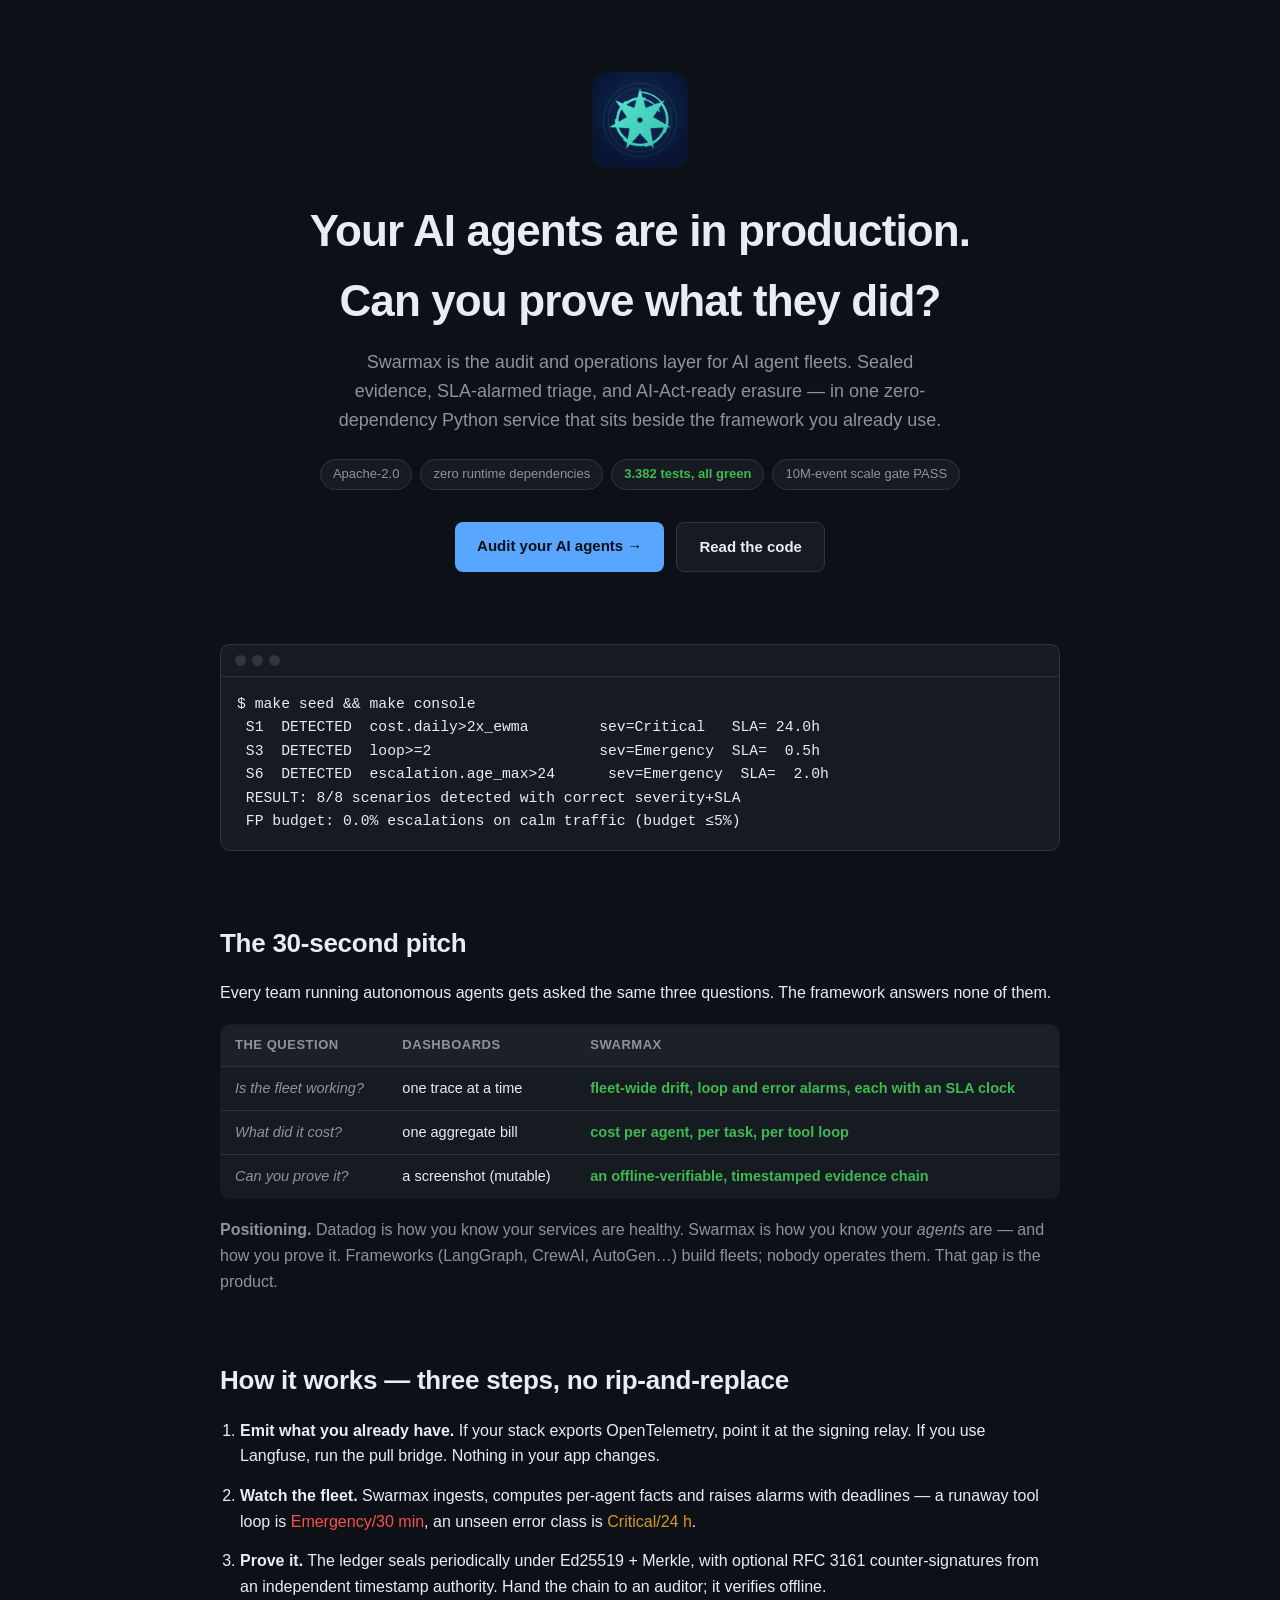
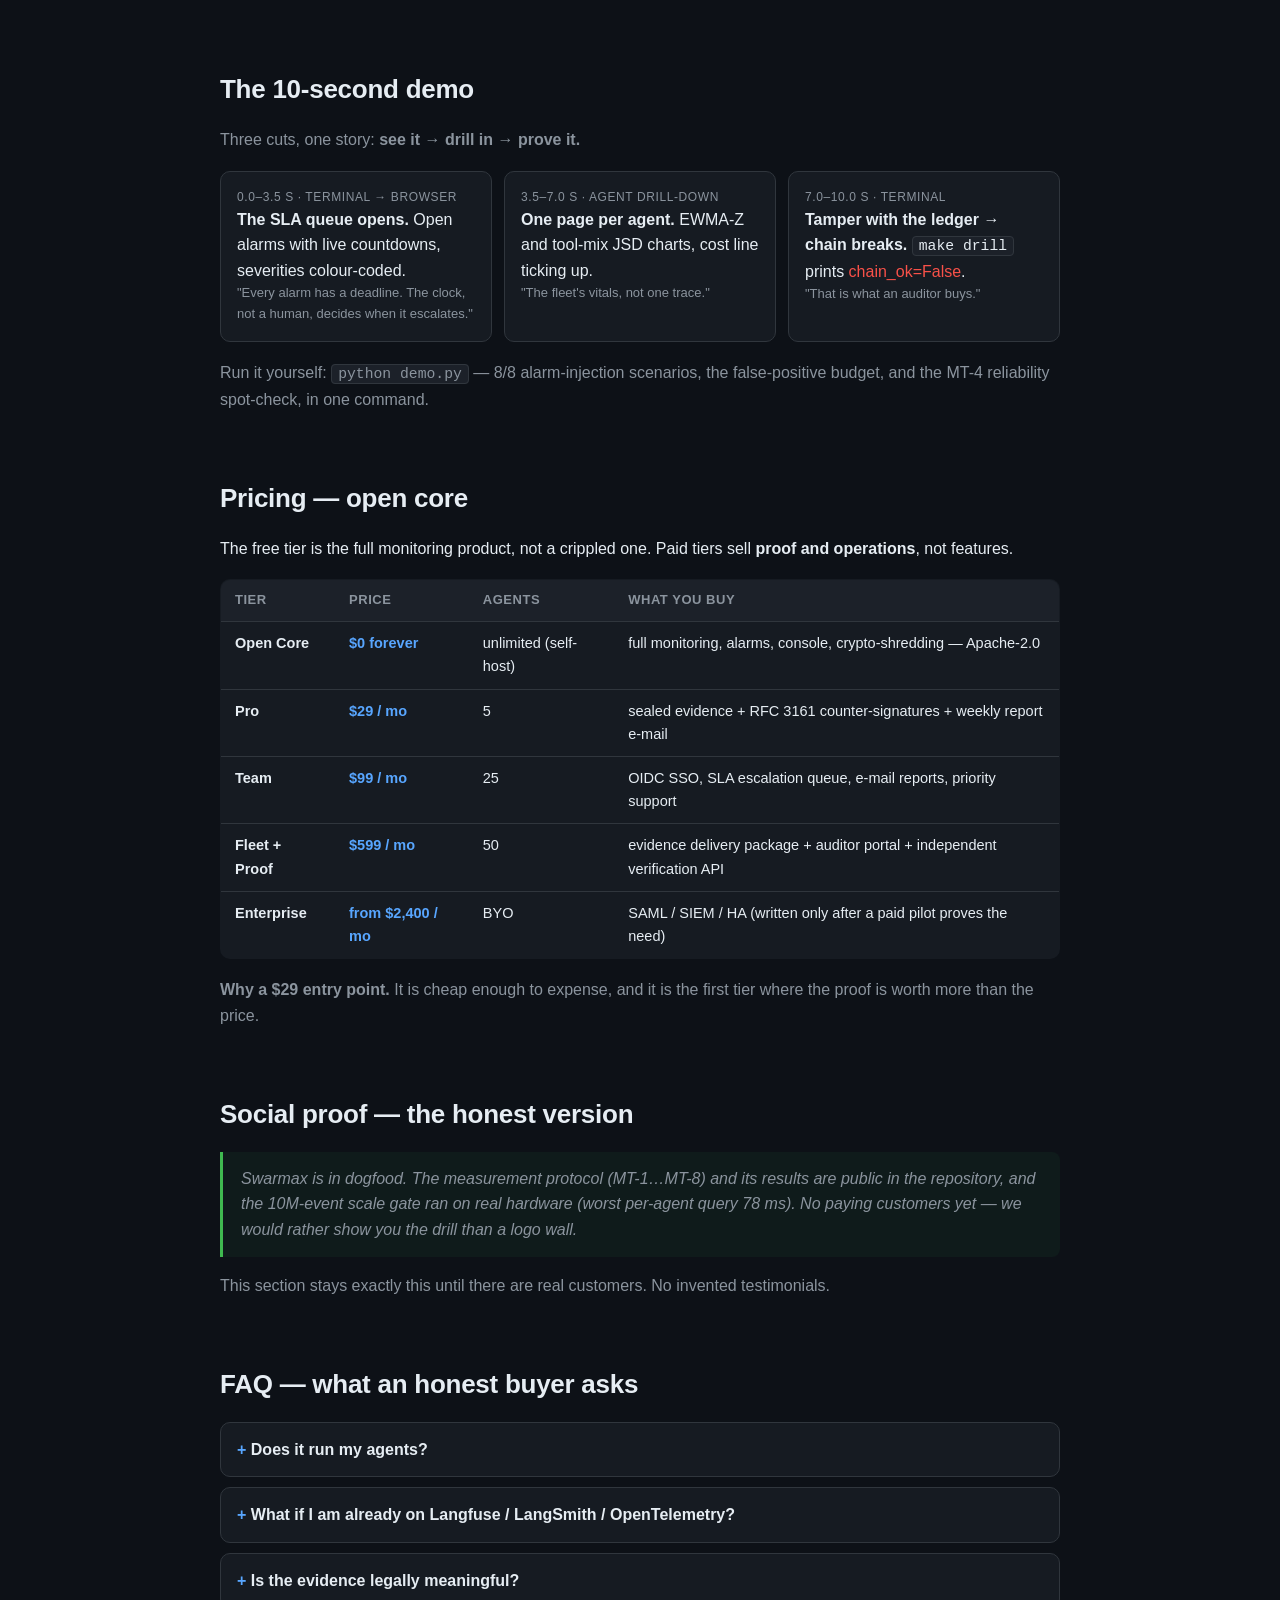
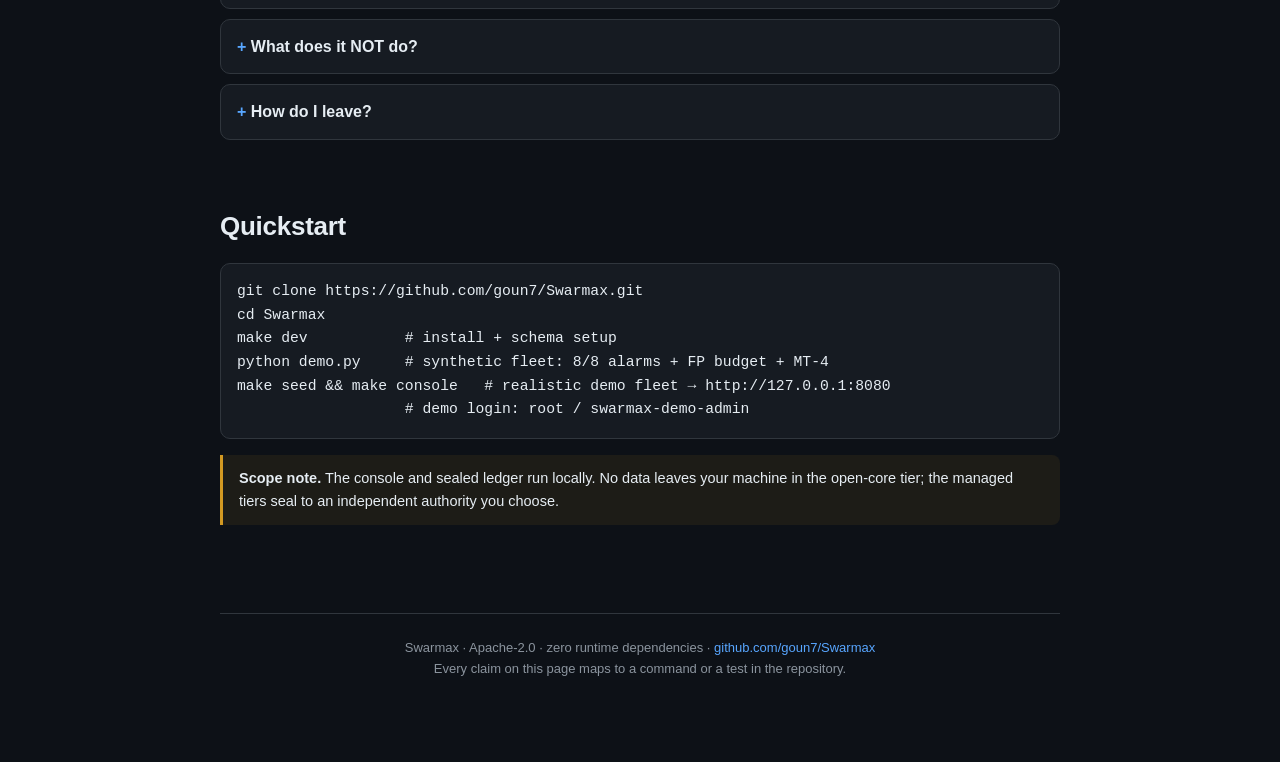
==== docs/landing.html @ eeda5302 "docs(landing): dağıtılabilir landing.html + stale 171->3.382 test rozeti düzeltmesi docs/landing.md " ====
<!DOCTYPE html>
<html lang="en">
<head>
<meta charset="utf-8">
<meta name="viewport" content="width=device-width, initial-scale=1">
<title>Swarmax — Prove what your AI agents did</title>
<meta name="description" content="The audit and operations layer for AI agent fleets. Sealed evidence, SLA-alarmed triage, AI-Act-ready erasure — one zero-dependency Python service.">
<style>
:root{
  --bg:#0d1117; --panel:#161b22; --line:#30363d; --text:#e6edf3; --muted:#8b949e;
  --accent:#58a6ff; --green:#3fb950; --red:#f85149; --amber:#d29922;
}
*{box-sizing:border-box;margin:0;padding:0}
html{scroll-behavior:smooth}
body{background:var(--bg);color:var(--text);font-family:-apple-system,BlinkMacSystemFont,"Segoe UI",Helvetica,Arial,sans-serif;line-height:1.6;max-width:880px;margin:0 auto;padding:0 20px 80px}
a{color:var(--accent);text-decoration:none}
a:hover{text-decoration:underline}
header{text-align:center;padding:72px 0 40px}
header img.logo{width:96px;height:96px;border-radius:16px}
header h1{font-size:clamp(28px,5vw,44px);margin:20px 0 12px;letter-spacing:-0.02em}
header .sub{color:var(--muted);font-size:18px;max-width:620px;margin:0 auto}
.badges{display:flex;gap:8px;justify-content:center;flex-wrap:wrap;margin-top:24px}
.badge{border:1px solid var(--line);background:var(--panel);border-radius:999px;padding:4px 12px;font-size:13px;color:var(--muted)}
.badge b{color:var(--green);font-weight:600}
nav.cta{display:flex;gap:12px;justify-content:center;flex-wrap:wrap;margin:32px 0 8px}
.btn{display:inline-block;padding:12px 22px;border-radius:8px;font-weight:600;font-size:15px}
.btn.primary{background:var(--accent);color:#0d1117}
.btn.primary:hover{text-decoration:none;background:#79b8ff}
.btn.ghost{border:1px solid var(--line);color:var(--text);background:var(--panel)}
.btn.ghost:hover{text-decoration:none;border-color:var(--accent)}
section{padding:48px 0 8px}
h2{font-size:26px;letter-spacing:-0.01em;margin-bottom:16px;border-top:1px solid var(--line);padding-top:48px}
h2:first-of-type{border-top:none;padding-top:0}
p{margin:10px 0;color:var(--text)}
.muted{color:var(--muted)}
table{width:100%;border-collapse:collapse;background:var(--panel);border:1px solid var(--line);border-radius:10px;overflow:hidden;margin:18px 0;font-size:14.5px}
th,td{padding:10px 14px;text-align:left;border-bottom:1px solid var(--line);vertical-align:top}
th{background:#1c2129;color:var(--muted);font-size:13px;text-transform:uppercase;letter-spacing:0.04em}
tr:last-child td{border-bottom:none}
td.q{color:var(--muted);font-style:italic}
.yes{color:var(--green);font-weight:600}
.no{color:var(--red)}
code,.mono{font-family:ui-monospace,SFMono-Regular,Menlo,Consolas,monospace;font-size:0.92em;background:#1c2129;padding:1px 6px;border-radius:4px;border:1px solid var(--line)}
pre{background:var(--panel);border:1px solid var(--line);border-radius:10px;padding:16px;overflow-x:auto;margin:16px 0}
pre code{background:none;border:none;padding:0}
ol.steps{margin:16px 0 0 20px}
ol.steps li{margin:14px 0}
.tier-price{font-weight:700;color:var(--accent)}
.note{border-left:3px solid var(--amber);background:rgba(210,153,34,0.08);padding:12px 16px;border-radius:0 8px 8px 0;margin:16px 0;font-size:14.5px}
blockquote.honest{border-left:3px solid var(--green);background:rgba(63,185,80,0.06);padding:14px 18px;border-radius:0 8px 8px 0;margin:16px 0;color:var(--muted);font-style:italic}
details{border:1px solid var(--line);background:var(--panel);border-radius:10px;margin:10px 0;padding:0}
details summary{cursor:pointer;padding:14px 16px;font-weight:600;list-style:none}
details summary::before{content:"+ ";color:var(--accent)}
details[open] summary::before{content:"− "}
details .body{padding:0 16px 16px;color:var(--muted);font-size:14.5px}
footer{margin-top:64px;padding-top:24px;border-top:1px solid var(--line);color:var(--muted);font-size:13px;text-align:center}
.hero-term{background:var(--panel);border:1px solid var(--line);border-radius:10px;margin:24px 0}
.hero-term .bar{display:flex;gap:6px;padding:10px 14px;border-bottom:1px solid var(--line)}
.hero-term .dot{width:11px;height:11px;border-radius:50%;background:var(--line)}
.hero-term pre{margin:0;border:none;background:none;border-radius:0}
.demo-grid{display:grid;grid-template-columns:repeat(auto-fit,minmax(240px,1fr));gap:12px;margin:18px 0}
.demo-card{background:var(--panel);border:1px solid var(--line);border-radius:10px;padding:16px}
.demo-card .t{font-size:12px;color:var(--muted);text-transform:uppercase;letter-spacing:0.05em}
.demo-card .sev{font-weight:700}
.sev.Emergency{color:var(--red)}.sev.Critical{color:var(--amber)}.sev.Medium{color:var(--accent)}
.demo-card .sla{color:var(--muted);font-size:13px}
@media(max-width:640px){table{font-size:13px}th,td{padding:8px 10px}}
</style>
</head>
<body>

<header>
  <img class="logo" src="../assets/logo-256.png" alt="Swarmax mark">
  <h1>Your AI agents are in production.<br>Can you prove what they did?</h1>
  <p class="sub">Swarmax is the audit and operations layer for AI agent fleets.
  Sealed evidence, SLA-alarmed triage, and AI-Act-ready erasure — in one
  zero-dependency Python service that sits beside the framework you already use.</p>
  <div class="badges">
    <span class="badge">Apache-2.0</span>
    <span class="badge">zero runtime dependencies</span>
    <span class="badge"><b>3.382 tests, all green</b></span>
    <span class="badge">10M-event scale gate PASS</span>
  </div>
  <nav class="cta">
    <a class="btn primary" href="#quickstart">Audit your AI agents →</a>
    <a class="btn ghost" href="https://github.com/goun7/Swarmax">Read the code</a>
  </nav>
</header>

<div class="hero-term">
  <div class="bar"><span class="dot"></span><span class="dot"></span><span class="dot"></span></div>
<pre><code>$ make seed &amp;&amp; make console
 S1  DETECTED  cost.daily&gt;2x_ewma        sev=Critical   SLA= 24.0h
 S3  DETECTED  loop&gt;=2                   sev=Emergency  SLA=  0.5h
 S6  DETECTED  escalation.age_max&gt;24      sev=Emergency  SLA=  2.0h
 RESULT: 8/8 scenarios detected with correct severity+SLA
 FP budget: 0.0% escalations on calm traffic (budget ≤5%)</code></pre>
</div>

<section id="pitch">
<h2>The 30-second pitch</h2>
<p>Every team running autonomous agents gets asked the same three questions.
The framework answers none of them.</p>
<table>
<tr><th>The question</th><th>Dashboards</th><th>Swarmax</th></tr>
<tr><td class="q">Is the fleet working?</td>
    <td>one trace at a time</td>
    <td class="yes">fleet-wide drift, loop and error alarms, each with an SLA clock</td></tr>
<tr><td class="q">What did it cost?</td>
    <td>one aggregate bill</td>
    <td class="yes">cost per agent, per task, per tool loop</td></tr>
<tr><td class="q">Can you prove it?</td>
    <td>a screenshot (mutable)</td>
    <td class="yes">an offline-verifiable, timestamped evidence chain</td></tr>
</table>
<p class="muted"><b>Positioning.</b> Datadog is how you know your services are
healthy. Swarmax is how you know your <i>agents</i> are — and how you prove it.
Frameworks (LangGraph, CrewAI, AutoGen…) build fleets; nobody operates them.
That gap is the product.</p>
</section>

<section id="how">
<h2>How it works — three steps, no rip-and-replace</h2>
<ol class="steps">
<li><b>Emit what you already have.</b> If your stack exports OpenTelemetry, point
it at the signing relay. If you use Langfuse, run the pull bridge. Nothing in
your app changes.</li>
<li><b>Watch the fleet.</b> Swarmax ingests, computes per-agent facts and raises
alarms with deadlines — a runaway tool loop is <span class="sev Emergency">Emergency/30 min</span>,
an unseen error class is <span class="sev Critical">Critical/24 h</span>.</li>
<li><b>Prove it.</b> The ledger seals periodically under Ed25519 + Merkle, with
optional RFC 3161 counter-signatures from an independent timestamp authority.
Hand the chain to an auditor; it verifies offline.</li>
</ol>
</section>

<section id="demo">
<h2>The 10-second demo</h2>
<p class="muted">Three cuts, one story: <b>see it → drill in → prove it.</b></p>
<div class="demo-grid">
<div class="demo-card"><div class="t">0.0–3.5 s · Terminal → browser</div>
<b>The SLA queue opens.</b> Open alarms with live countdowns, severities colour-coded.
<div class="sla">"Every alarm has a deadline. The clock, not a human, decides when it escalates."</div></div>
<div class="demo-card"><div class="t">3.5–7.0 s · Agent drill-down</div>
<b>One page per agent.</b> EWMA-Z and tool-mix JSD charts, cost line ticking up.
<div class="sla">"The fleet's vitals, not one trace."</div></div>
<div class="demo-card"><div class="t">7.0–10.0 s · Terminal</div>
<b>Tamper with the ledger → chain breaks.</b> <code>make drill</code> prints
<span class="no">chain_ok=False</span>.
<div class="sla">"That is what an auditor buys."</div></div>
</div>
<p class="muted">Run it yourself: <code>python demo.py</code> — 8/8 alarm-injection
scenarios, the false-positive budget, and the MT-4 reliability spot-check, in one command.</p>
</section>

<section id="pricing">
<h2>Pricing — open core</h2>
<p>The free tier is the full monitoring product, not a crippled one. Paid tiers
sell <b>proof and operations</b>, not features.</p>
<table>
<tr><th>Tier</th><th>Price</th><th>Agents</th><th>What you buy</th></tr>
<tr><td><b>Open Core</b></td><td class="tier-price">$0 forever</td><td>unlimited (self-host)</td>
    <td>full monitoring, alarms, console, crypto-shredding — Apache-2.0</td></tr>
<tr><td><b>Pro</b></td><td class="tier-price">$29 / mo</td><td>5</td>
    <td>sealed evidence + RFC 3161 counter-signatures + weekly report e-mail</td></tr>
<tr><td><b>Team</b></td><td class="tier-price">$99 / mo</td><td>25</td>
    <td>OIDC SSO, SLA escalation queue, e-mail reports, priority support</td></tr>
<tr><td><b>Fleet + Proof</b></td><td class="tier-price">$599 / mo</td><td>50</td>
    <td>evidence delivery package + auditor portal + independent verification API</td></tr>
<tr><td><b>Enterprise</b></td><td class="tier-price">from $2,400 / mo</td><td>BYO</td>
    <td>SAML / SIEM / HA (written only after a paid pilot proves the need)</td></tr>
</table>
<p class="muted"><b>Why a $29 entry point.</b> It is cheap enough to expense, and
it is the first tier where the proof is worth more than the price.</p>
</section>

<section id="proof">
<h2>Social proof — the honest version</h2>
<blockquote class="honest">Swarmax is in dogfood. The measurement protocol
(MT-1…MT-8) and its results are public in the repository, and the 10M-event
scale gate ran on real hardware (worst per-agent query 78 ms). No paying
customers yet — we would rather show you the drill than a logo wall.</blockquote>
<p class="muted">This section stays exactly this until there are real customers.
No invented testimonials.</p>
</section>

<section id="faq">
<h2>FAQ — what an honest buyer asks</h2>
<details><summary>Does it run my agents?</summary><div class="body">No. It has no
LLM client and sits out of the request path. It watches the events your
framework already emits.</div></details>
<details><summary>What if I am already on Langfuse / LangSmith / OpenTelemetry?</summary>
<div class="body">Keep it. Run the Langfuse pull bridge or the OTLP signing relay;
Swarmax consumes from them and adds the evidence layer on top.</div></details>
<details><summary>Is the evidence legally meaningful?</summary><div class="body">
Seals are RFC 8032 Ed25519 over a Merkle root, optionally counter-signed by an
external RFC 3161 timestamp authority and verifiable with
<code>openssl ts -verify</code>. That is real cryptographic proof of <i>what was
recorded and that it has not changed</i> — it is not proof that the record
reflects reality (garbage in, sealed garbage out). We say it that way.</div></details>
<details><summary>What does it NOT do?</summary><div class="body">It does not
score answer quality, replay tasks, act as a model gateway, or run multi-node
active-active yet. One sealed store per fleet is the honest unit today. Full
list in the README's "Scope and limits".</div></details>
<details><summary>How do I leave?</summary><div class="body"><code>make drill</code>
runs the quarterly exit drill: export → rebuild on a clean store → verify.
Exit 0 means your evidence leaves with you intact.</div></details>
</section>

<section id="quickstart">
<h2>Quickstart</h2>
<pre><code>git clone https://github.com/goun7/Swarmax.git
cd Swarmax
make dev           # install + schema setup
python demo.py     # synthetic fleet: 8/8 alarms + FP budget + MT-4
make seed &amp;&amp; make console   # realistic demo fleet → http://127.0.0.1:8080
                   # demo login: root / swarmax-demo-admin</code></pre>
<div class="note"><b>Scope note.</b> The console and sealed ledger run locally.
No data leaves your machine in the open-core tier; the managed tiers seal to
an independent authority you choose.</div>
</section>

<footer>
  Swarmax · Apache-2.0 · zero runtime dependencies ·
  <a href="https://github.com/goun7/Swarmax">github.com/goun7/Swarmax</a><br>
  Every claim on this page maps to a command or a test in the repository.
</footer>

</body>
</html>
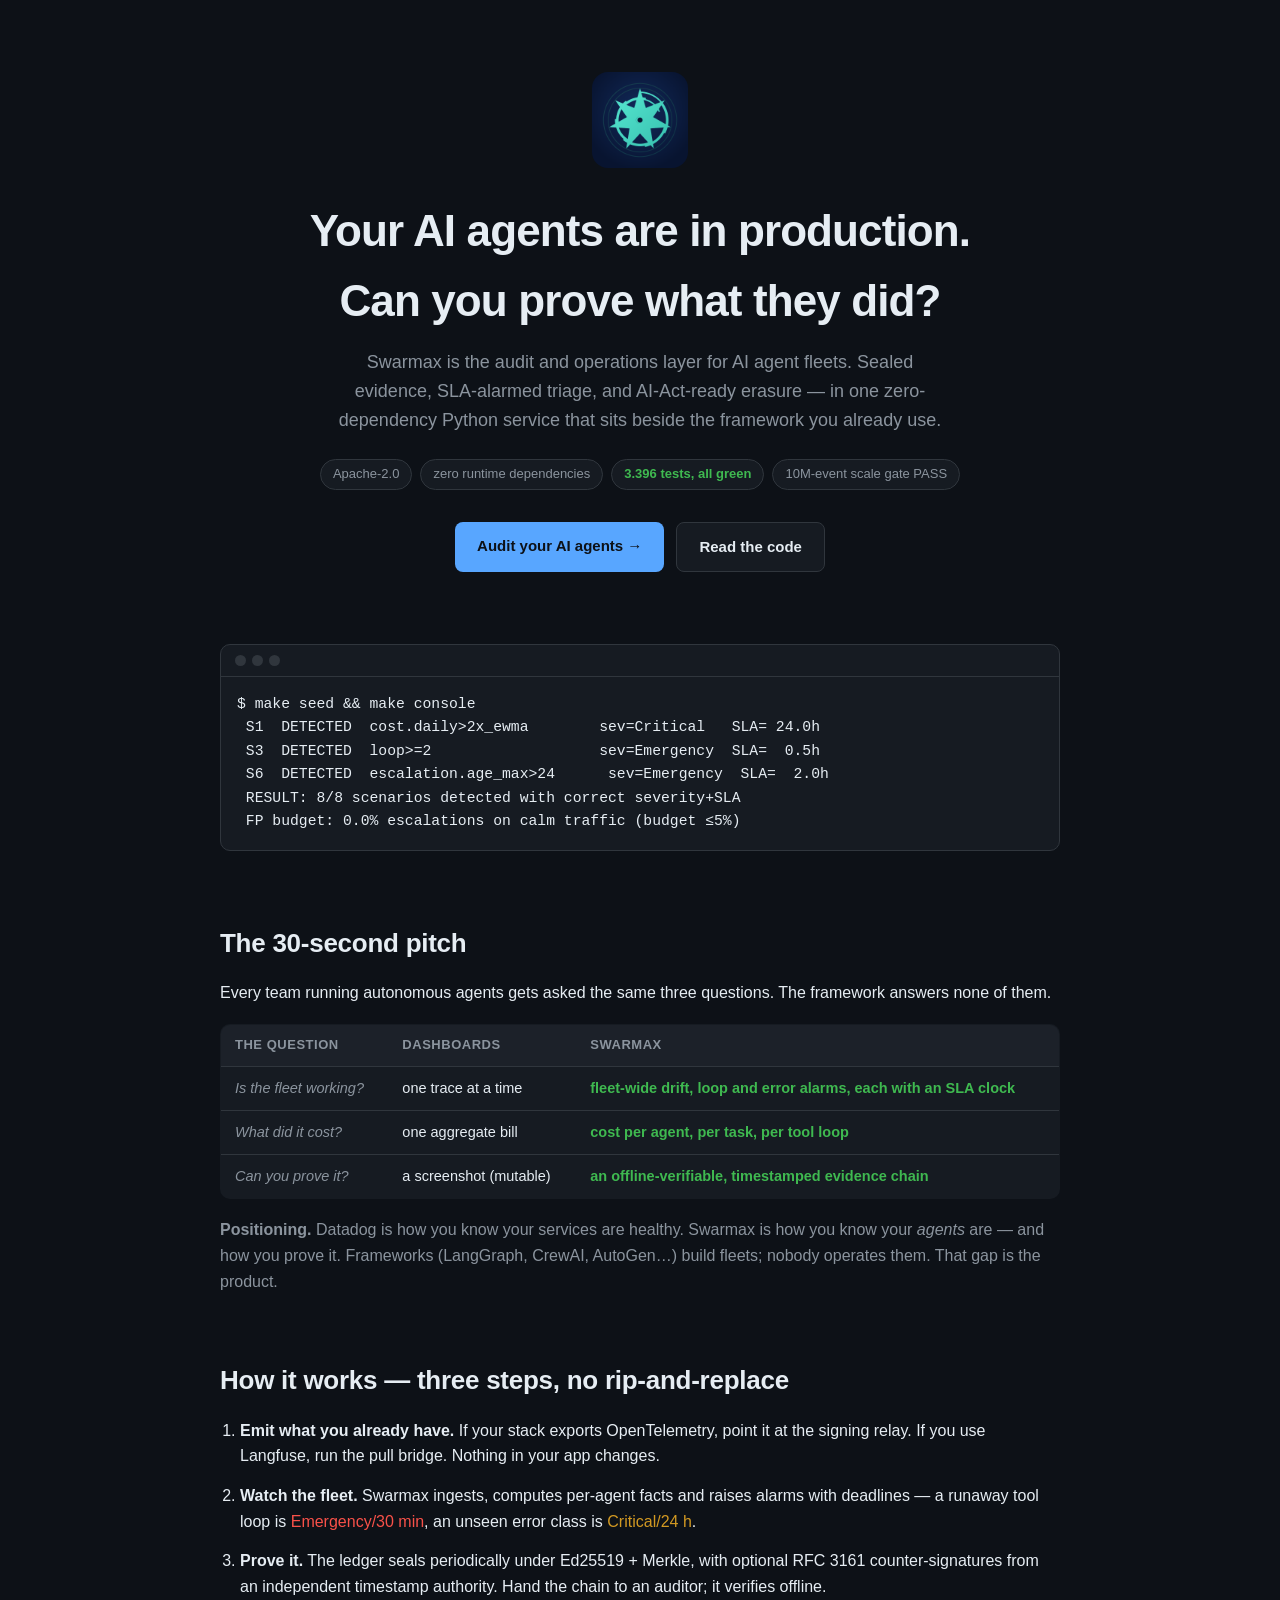
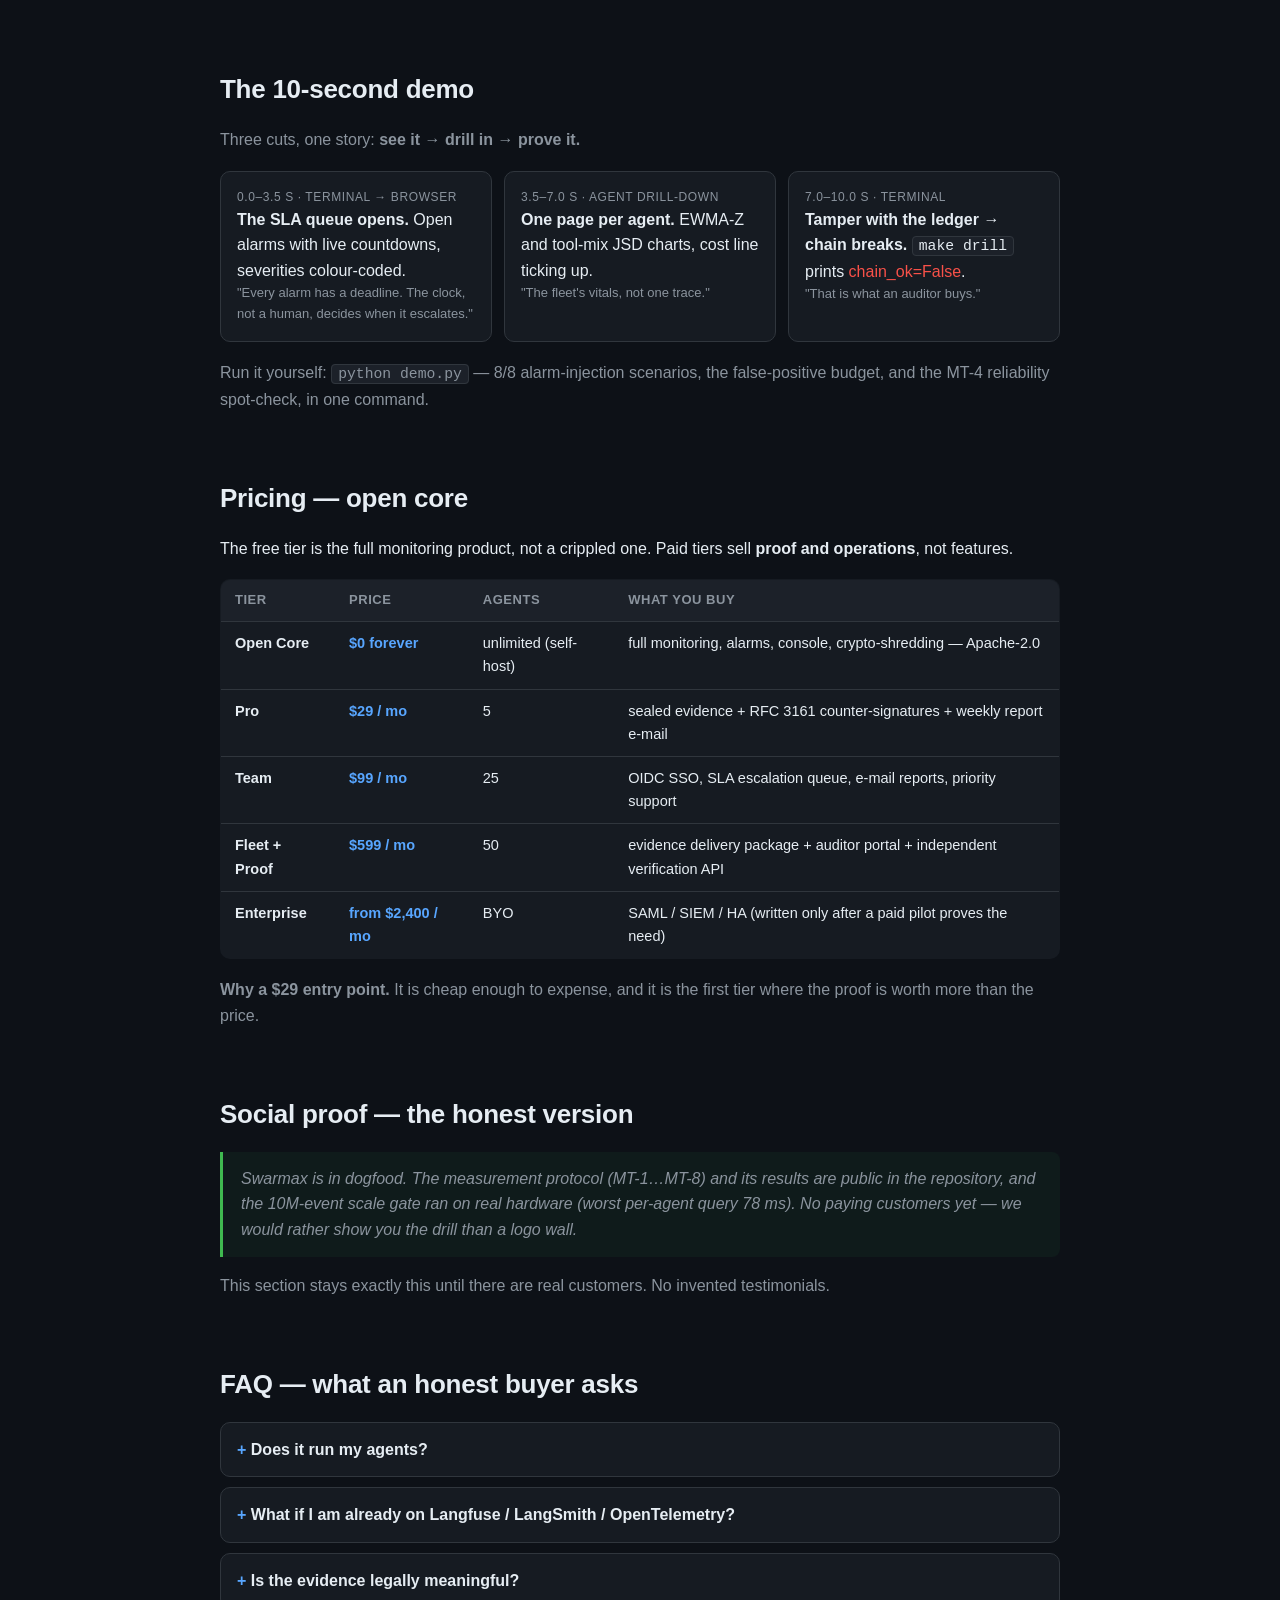
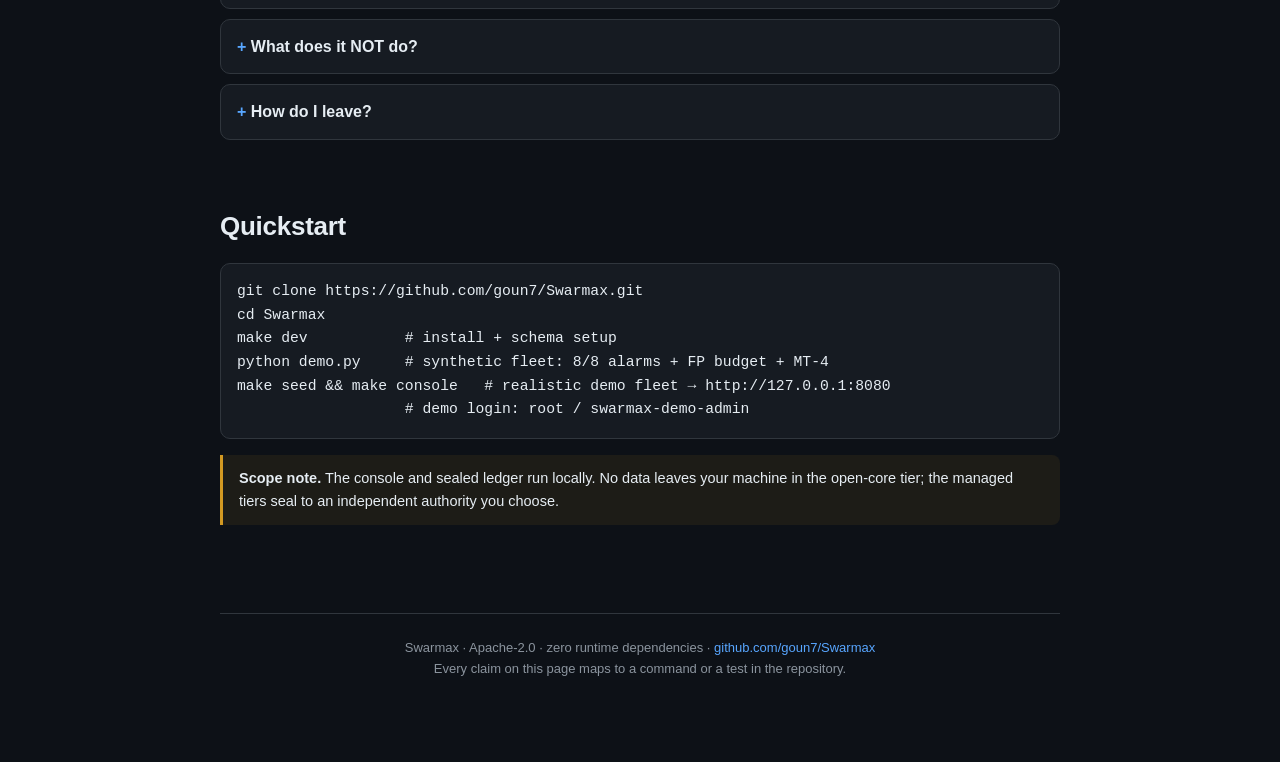
==== commit 5e142b3d: "feat(mcp): swarmax MCP sunucusu — fleet_status/agent_health/audit_trail Genişletme-haritası §1.4-G3 " ====
--- a/docs/landing.html
+++ b/docs/landing.html
@@ -78,7 +78,7 @@
   <div class="badges">
     <span class="badge">Apache-2.0</span>
     <span class="badge">zero runtime dependencies</span>
-    <span class="badge"><b>3.382 tests, all green</b></span>
+    <span class="badge"><b>3.396 tests, all green</b></span>
     <span class="badge">10M-event scale gate PASS</span>
   </div>
   <nav class="cta">
